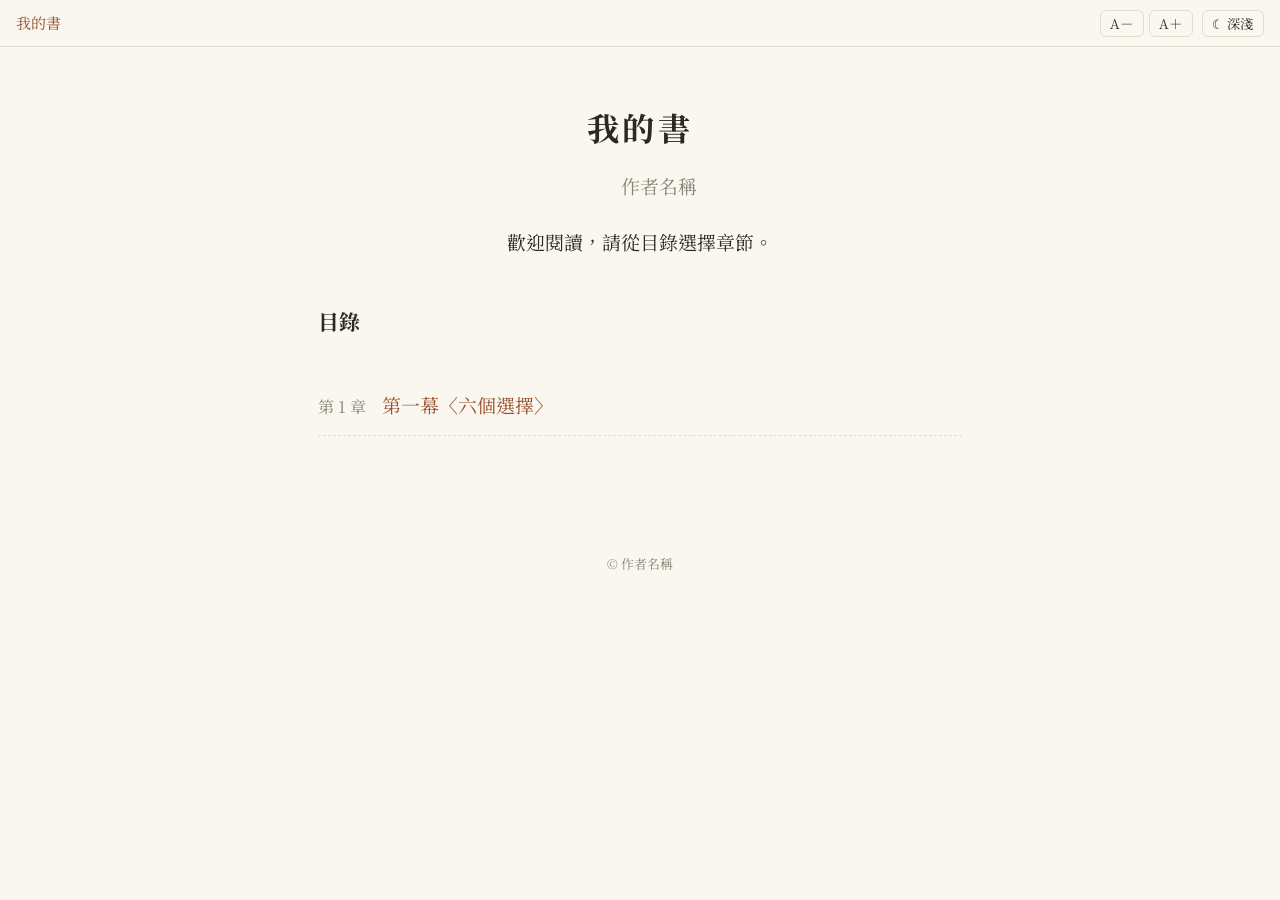
==== docs/index.html @ fdca934b "Initial book site" ====
<!doctype html><html lang="zh-Hant"><head><meta charset="utf-8">
<meta name="viewport" content="width=device-width,initial-scale=1"><title>我的書</title>
<link rel="preconnect" href="https://fonts.googleapis.com"><link href="https://fonts.googleapis.com/css2?family=Noto+Serif+TC:wght@400;700&display=swap" rel="stylesheet">
<link rel="stylesheet" href="style.css"><script>
const d=document.documentElement,s=localStorage;
if(s.theme)d.dataset.theme=s.theme;if(s.fs)d.style.setProperty('--fs',s.fs+'px');
function tg(){d.dataset.theme=d.dataset.theme=='dark'?'':'dark';s.theme=d.dataset.theme}
function fz(k){let v=parseInt(s.fs||19)+k;v=Math.max(14,Math.min(28,v));s.fs=v;d.style.setProperty('--fs',v+'px')}
</script></head><body>
<div class="bar"><a href="index.html">我的書</a><div>
<button onclick="fz(-1)" title="縮小字體">A－</button><button onclick="fz(1)" title="放大字體">A＋</button>
<button onclick="tg()" title="切換深色／淺色">☾ 深淺</button></div></div>
<main><h1>我的書</h1><p class='sub'>作者名稱</p><p class='q' style='text-align:center'>歡迎閱讀，請從目錄選擇章節。</p><h2 style='font-size:1.1em;margin-top:2.5rem'>目錄</h2><ul class='toc'><li><span class="n">第 1 章</span><a href="chapter-01.html">第一幕〈六個選擇〉</a></li></ul></main><footer>© 作者名稱</footer></body></html>
---- docs/style.css ----
:root{--bg:#faf7f0;--fg:#2b2925;--muted:#8a8375;--accent:#9a4f2d;--line:#e4ddcf;--fs:19px}
[data-theme=dark]{--bg:#1c1b19;--fg:#e2ddd2;--muted:#9a9384;--accent:#d99a72;--line:#3a3833}
*{box-sizing:border-box}
body{margin:0;background:var(--bg);color:var(--fg);font-family:"Noto Serif TC","Source Han Serif TC","PMingLiU",serif;font-size:var(--fs);line-height:2;transition:background .3s,color .3s}
a{color:var(--accent);text-decoration:none}a:hover{text-decoration:underline}
.bar{position:sticky;top:0;display:flex;justify-content:space-between;align-items:center;padding:.5rem 1rem;background:var(--bg);border-bottom:1px solid var(--line);font-size:15px;z-index:9}
.bar button{background:none;border:1px solid var(--line);color:var(--fg);border-radius:6px;padding:.2rem .6rem;margin-left:.3rem;cursor:pointer;font-family:inherit}
main{max-width:36em;margin:0 auto;padding:2.5rem 1.25rem 4rem}
h1{font-size:1.7em;text-align:center;letter-spacing:.1em;margin:1rem 0 2.5rem;line-height:1.5}
.sub{text-align:center;color:var(--muted);margin-top:-1.5rem}
p{margin:0 0 .9em;text-indent:2em;text-align:justify}
p.q{text-indent:0}
.break{text-align:center;color:var(--muted);letter-spacing:1em;margin:2.5em 0;text-indent:0}
.toc{list-style:none;padding:0;margin-top:2rem}.toc li{border-bottom:1px dashed var(--line);padding:.7rem 0}
.toc .n{color:var(--muted);margin-right:1em;font-size:.85em}
nav.pn{display:flex;justify-content:space-between;gap:1rem;margin-top:3rem;padding-top:1.5rem;border-top:1px solid var(--line);font-size:.85em}
nav.pn span{flex:1}nav.pn .c{text-align:center}nav.pn .r{text-align:right}
footer{text-align:center;color:var(--muted);font-size:13px;padding:2rem}
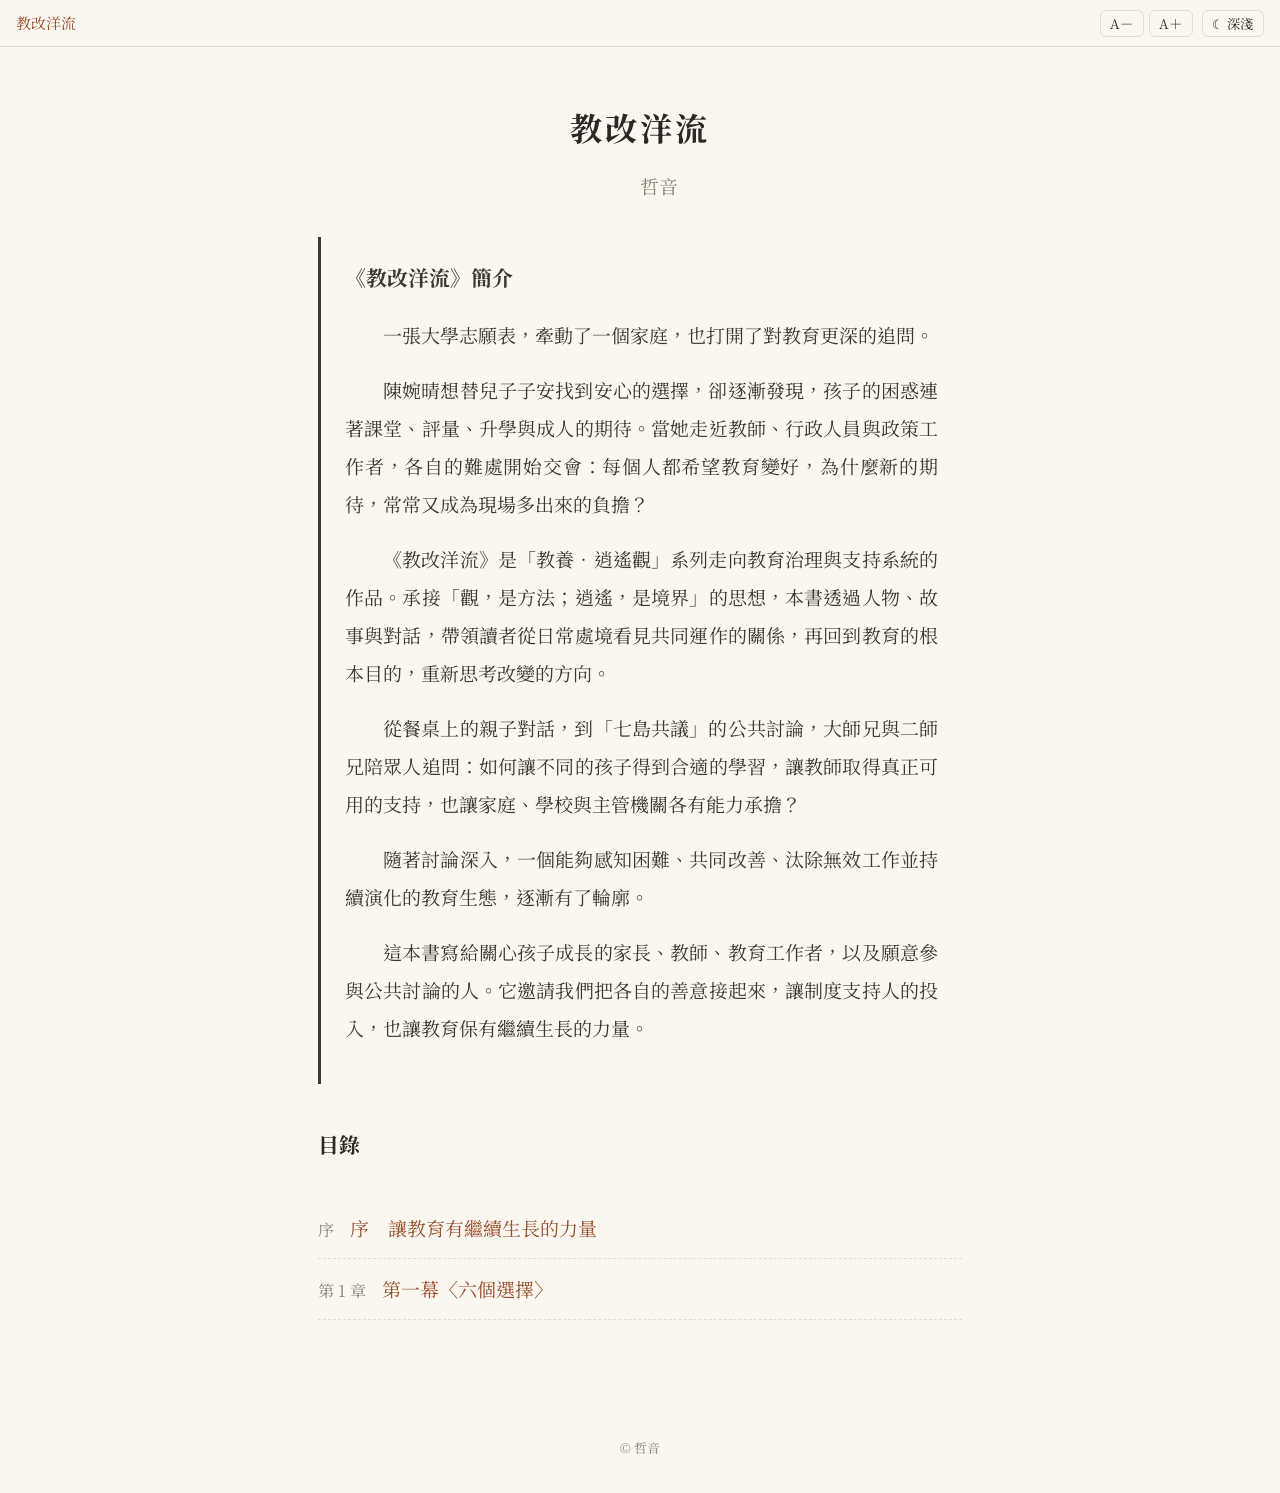
==== commit 9b24ee9e: "書名教改洋流、作者哲音；新增序與簡介" ====
--- a/docs/index.html
+++ b/docs/index.html
@@ -1,5 +1,5 @@
 <!doctype html><html lang="zh-Hant"><head><meta charset="utf-8">
-<meta name="viewport" content="width=device-width,initial-scale=1"><title>我的書</title>
+<meta name="viewport" content="width=device-width,initial-scale=1"><title>教改洋流</title>
 <link rel="preconnect" href="https://fonts.googleapis.com"><link href="https://fonts.googleapis.com/css2?family=Noto+Serif+TC:wght@400;700&display=swap" rel="stylesheet">
 <link rel="stylesheet" href="style.css"><script>
 const d=document.documentElement,s=localStorage;
@@ -7,7 +7,7 @@
 function tg(){d.dataset.theme=d.dataset.theme=='dark'?'':'dark';s.theme=d.dataset.theme}
 function fz(k){let v=parseInt(s.fs||19)+k;v=Math.max(14,Math.min(28,v));s.fs=v;d.style.setProperty('--fs',v+'px')}
 </script></head><body>
-<div class="bar"><a href="index.html">我的書</a><div>
+<div class="bar"><a href="index.html">教改洋流</a><div>
 <button onclick="fz(-1)" title="縮小字體">A－</button><button onclick="fz(1)" title="放大字體">A＋</button>
 <button onclick="tg()" title="切換深色／淺色">☾ 深淺</button></div></div>
-<main><h1>我的書</h1><p class='sub'>作者名稱</p><p class='q' style='text-align:center'>歡迎閱讀，請從目錄選擇章節。</p><h2 style='font-size:1.1em;margin-top:2.5rem'>目錄</h2><ul class='toc'><li><span class="n">第 1 章</span><a href="chapter-01.html">第一幕〈六個選擇〉</a></li></ul></main><footer>© 作者名稱</footer></body></html>+<main><h1>教改洋流</h1><p class='sub'>哲音</p><section class='intro'><h2>《教改洋流》簡介</h2><p>一張大學志願表，牽動了一個家庭，也打開了對教育更深的追問。</p><p>陳婉晴想替兒子子安找到安心的選擇，卻逐漸發現，孩子的困惑連著課堂、評量、升學與成人的期待。當她走近教師、行政人員與政策工作者，各自的難處開始交會：每個人都希望教育變好，為什麼新的期待，常常又成為現場多出來的負擔？</p><p>《教改洋流》是「教養．逍遙觀」系列走向教育治理與支持系統的作品。承接「觀，是方法；逍遙，是境界」的思想，本書透過人物、故事與對話，帶領讀者從日常處境看見共同運作的關係，再回到教育的根本目的，重新思考改變的方向。</p><p>從餐桌上的親子對話，到「七島共議」的公共討論，大師兄與二師兄陪眾人追問：如何讓不同的孩子得到合適的學習，讓教師取得真正可用的支持，也讓家庭、學校與主管機關各有能力承擔？</p><p>隨著討論深入，一個能夠感知困難、共同改善、汰除無效工作並持續演化的教育生態，逐漸有了輪廓。</p><p>這本書寫給關心孩子成長的家長、教師、教育工作者，以及願意參與公共討論的人。它邀請我們把各自的善意接起來，讓制度支持人的投入，也讓教育保有繼續生長的力量。</p></section><h2 style='font-size:1.1em;margin-top:2.5rem'>目錄</h2><ul class='toc'><li><span class="n">序</span><a href="preface.html">序　讓教育有繼續生長的力量</a></li><li><span class="n">第 1 章</span><a href="chapter-01.html">第一幕〈六個選擇〉</a></li></ul></main><footer>© 哲音</footer></body></html>
--- a/docs/style.css
+++ b/docs/style.css
@@ -16,3 +16,5 @@
 nav.pn{display:flex;justify-content:space-between;gap:1rem;margin-top:3rem;padding-top:1.5rem;border-top:1px solid var(--line);font-size:.85em}
 nav.pn span{flex:1}nav.pn .c{text-align:center}nav.pn .r{text-align:right}
 footer{text-align:center;color:var(--muted);font-size:13px;padding:2rem}
+.intro{margin:2rem 0;padding:1.2rem 1.5rem;border-left:3px solid currentColor;opacity:.92}
+.intro h2{font-size:1.1em;margin-top:0}
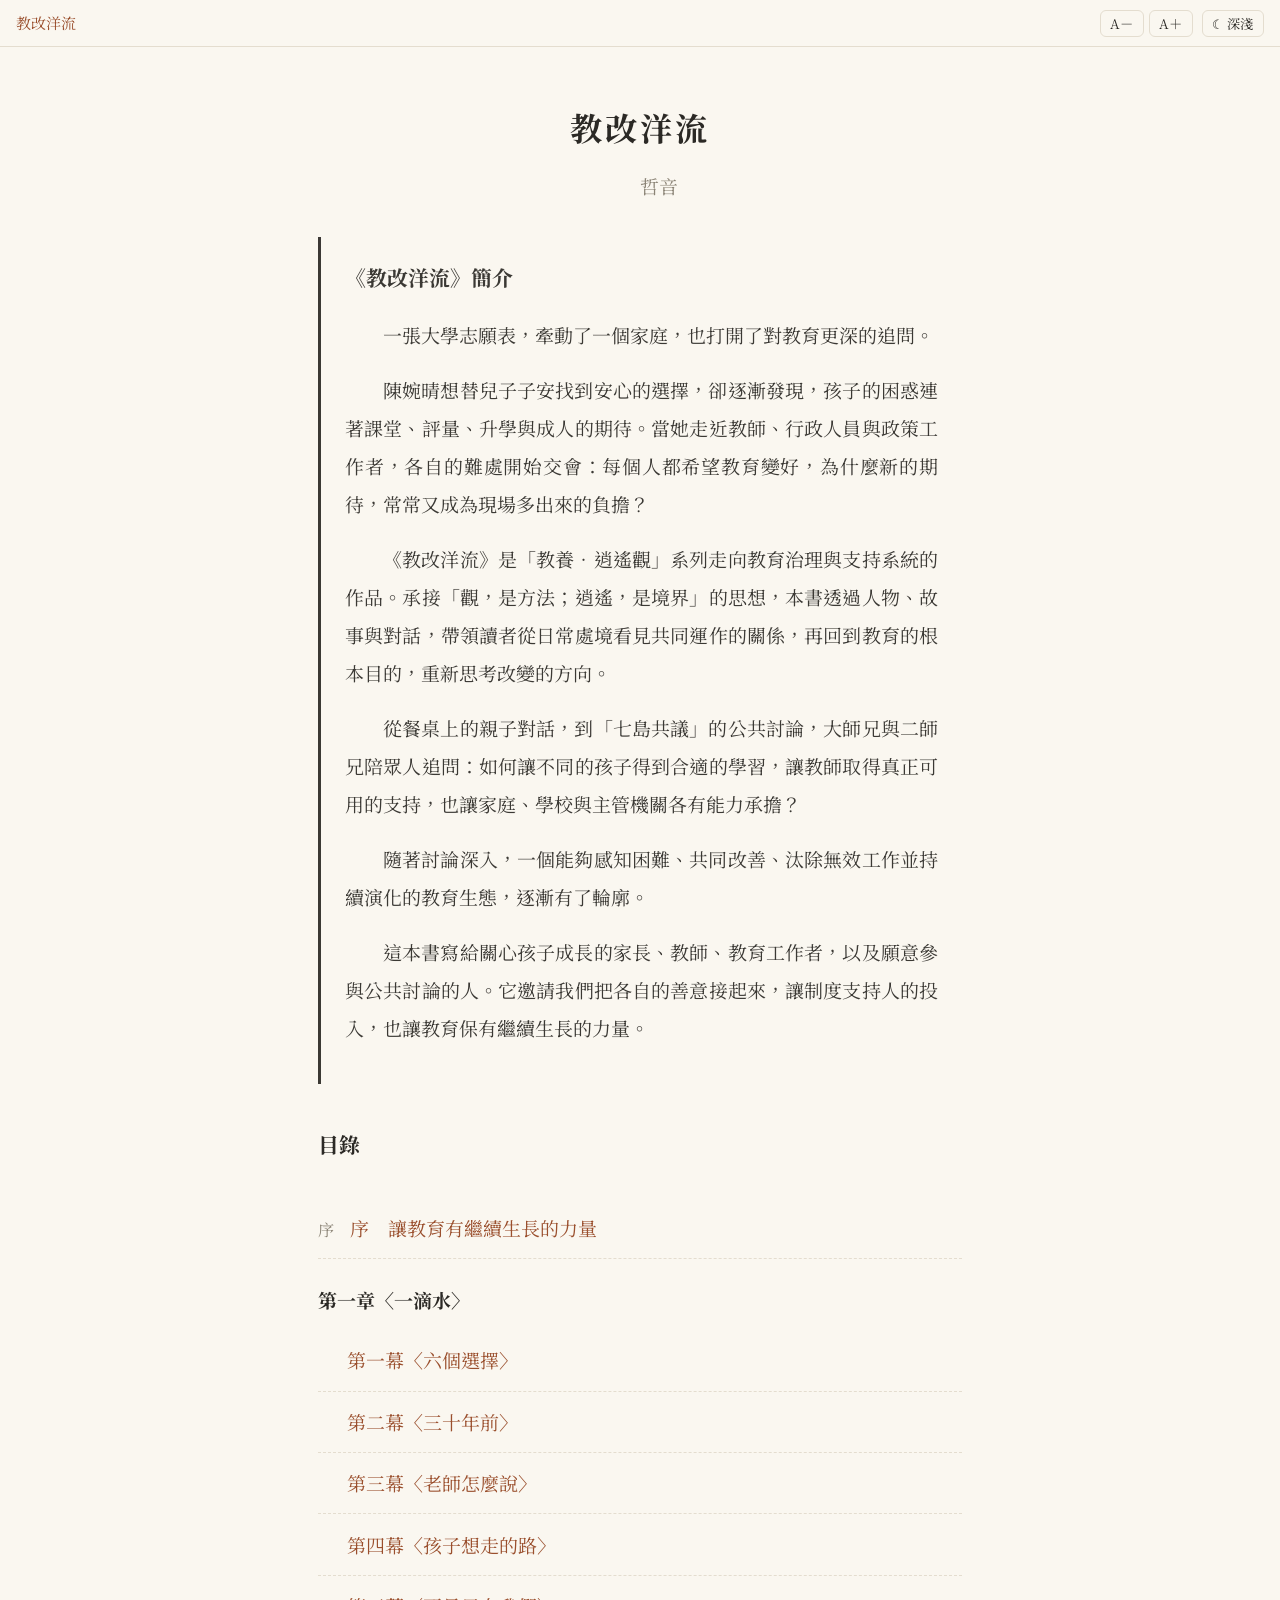
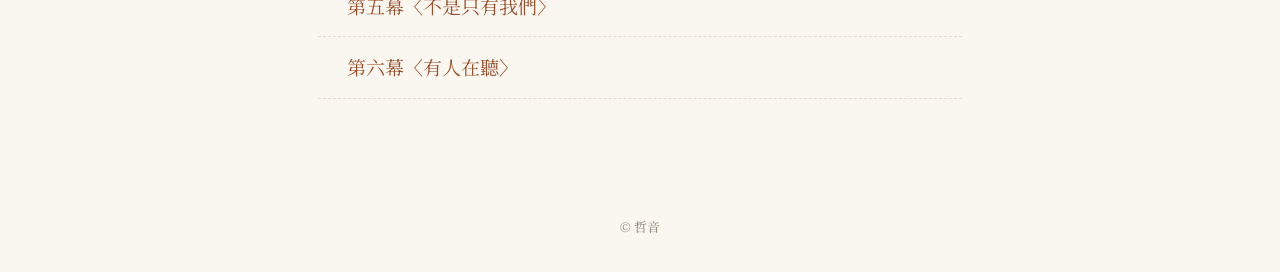
==== commit 9807f24f: "第一章〈一滴水〉全文：六幕分頁" ====
--- a/docs/index.html
+++ b/docs/index.html
@@ -10,4 +10,4 @@
 <div class="bar"><a href="index.html">教改洋流</a><div>
 <button onclick="fz(-1)" title="縮小字體">A－</button><button onclick="fz(1)" title="放大字體">A＋</button>
 <button onclick="tg()" title="切換深色／淺色">☾ 深淺</button></div></div>
-<main><h1>教改洋流</h1><p class='sub'>哲音</p><section class='intro'><h2>《教改洋流》簡介</h2><p>一張大學志願表，牽動了一個家庭，也打開了對教育更深的追問。</p><p>陳婉晴想替兒子子安找到安心的選擇，卻逐漸發現，孩子的困惑連著課堂、評量、升學與成人的期待。當她走近教師、行政人員與政策工作者，各自的難處開始交會：每個人都希望教育變好，為什麼新的期待，常常又成為現場多出來的負擔？</p><p>《教改洋流》是「教養．逍遙觀」系列走向教育治理與支持系統的作品。承接「觀，是方法；逍遙，是境界」的思想，本書透過人物、故事與對話，帶領讀者從日常處境看見共同運作的關係，再回到教育的根本目的，重新思考改變的方向。</p><p>從餐桌上的親子對話，到「七島共議」的公共討論，大師兄與二師兄陪眾人追問：如何讓不同的孩子得到合適的學習，讓教師取得真正可用的支持，也讓家庭、學校與主管機關各有能力承擔？</p><p>隨著討論深入，一個能夠感知困難、共同改善、汰除無效工作並持續演化的教育生態，逐漸有了輪廓。</p><p>這本書寫給關心孩子成長的家長、教師、教育工作者，以及願意參與公共討論的人。它邀請我們把各自的善意接起來，讓制度支持人的投入，也讓教育保有繼續生長的力量。</p></section><h2 style='font-size:1.1em;margin-top:2.5rem'>目錄</h2><ul class='toc'><li><span class="n">序</span><a href="preface.html">序　讓教育有繼續生長的力量</a></li><li><span class="n">第 1 章</span><a href="chapter-01.html">第一幕〈六個選擇〉</a></li></ul></main><footer>© 哲音</footer></body></html>+<main><h1>教改洋流</h1><p class='sub'>哲音</p><section class='intro'><h2>《教改洋流》簡介</h2><p>一張大學志願表，牽動了一個家庭，也打開了對教育更深的追問。</p><p>陳婉晴想替兒子子安找到安心的選擇，卻逐漸發現，孩子的困惑連著課堂、評量、升學與成人的期待。當她走近教師、行政人員與政策工作者，各自的難處開始交會：每個人都希望教育變好，為什麼新的期待，常常又成為現場多出來的負擔？</p><p>《教改洋流》是「教養．逍遙觀」系列走向教育治理與支持系統的作品。承接「觀，是方法；逍遙，是境界」的思想，本書透過人物、故事與對話，帶領讀者從日常處境看見共同運作的關係，再回到教育的根本目的，重新思考改變的方向。</p><p>從餐桌上的親子對話，到「七島共議」的公共討論，大師兄與二師兄陪眾人追問：如何讓不同的孩子得到合適的學習，讓教師取得真正可用的支持，也讓家庭、學校與主管機關各有能力承擔？</p><p>隨著討論深入，一個能夠感知困難、共同改善、汰除無效工作並持續演化的教育生態，逐漸有了輪廓。</p><p>這本書寫給關心孩子成長的家長、教師、教育工作者，以及願意參與公共討論的人。它邀請我們把各自的善意接起來，讓制度支持人的投入，也讓教育保有繼續生長的力量。</p></section><h2 style='font-size:1.1em;margin-top:2.5rem'>目錄</h2><ul class='toc'><li><span class="n">序</span><a href="preface.html">序　讓教育有繼續生長的力量</a></li><li class="ch">第一章〈一滴水〉</li><li class=sub2><a href="chapter-01.html">第一幕〈六個選擇〉</a></li><li class=sub2><a href="chapter-02.html">第二幕〈三十年前〉</a></li><li class=sub2><a href="chapter-03.html">第三幕〈老師怎麼說〉</a></li><li class=sub2><a href="chapter-04.html">第四幕〈孩子想走的路〉</a></li><li class=sub2><a href="chapter-05.html">第五幕〈不是只有我們〉</a></li><li class=sub2><a href="chapter-06.html">第六幕〈有人在聽〉</a></li></ul></main><footer>© 哲音</footer></body></html>
--- a/docs/style.css
+++ b/docs/style.css
@@ -18,3 +18,7 @@
 footer{text-align:center;color:var(--muted);font-size:13px;padding:2rem}
 .intro{margin:2rem 0;padding:1.2rem 1.5rem;border-left:3px solid currentColor;opacity:.92}
 .intro h2{font-size:1.1em;margin-top:0}
+.video{margin:1.5rem 0 2rem}.vw{position:relative;aspect-ratio:16/9;background:#000;border-radius:6px;overflow:hidden}
+.vw iframe,.vw video{position:absolute;inset:0;width:100%;height:100%;border:0}
+.video figcaption{text-align:center;font-size:.85em;opacity:.7;margin-top:.4rem}
+.toc li.ch{font-weight:700;border-bottom:none;padding-top:1.4rem}.toc li.sub2{padding-left:1.5em}
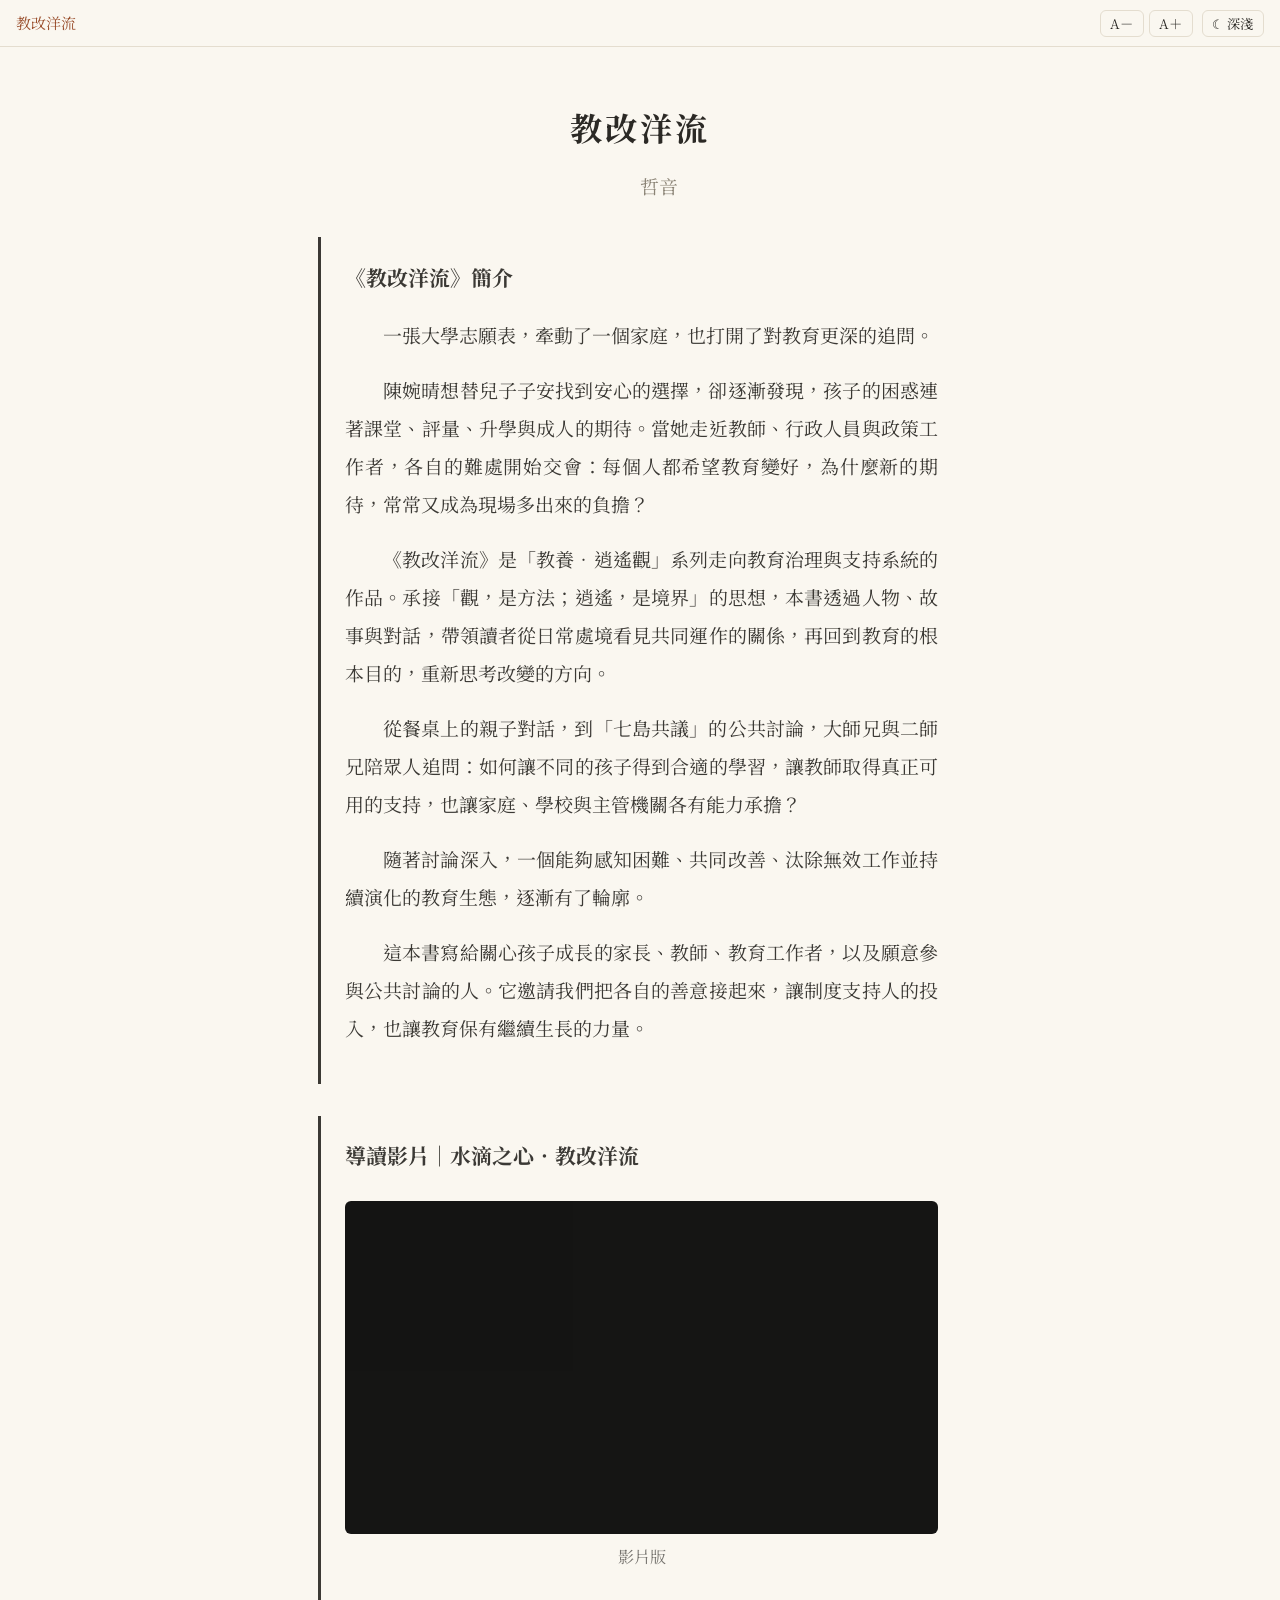
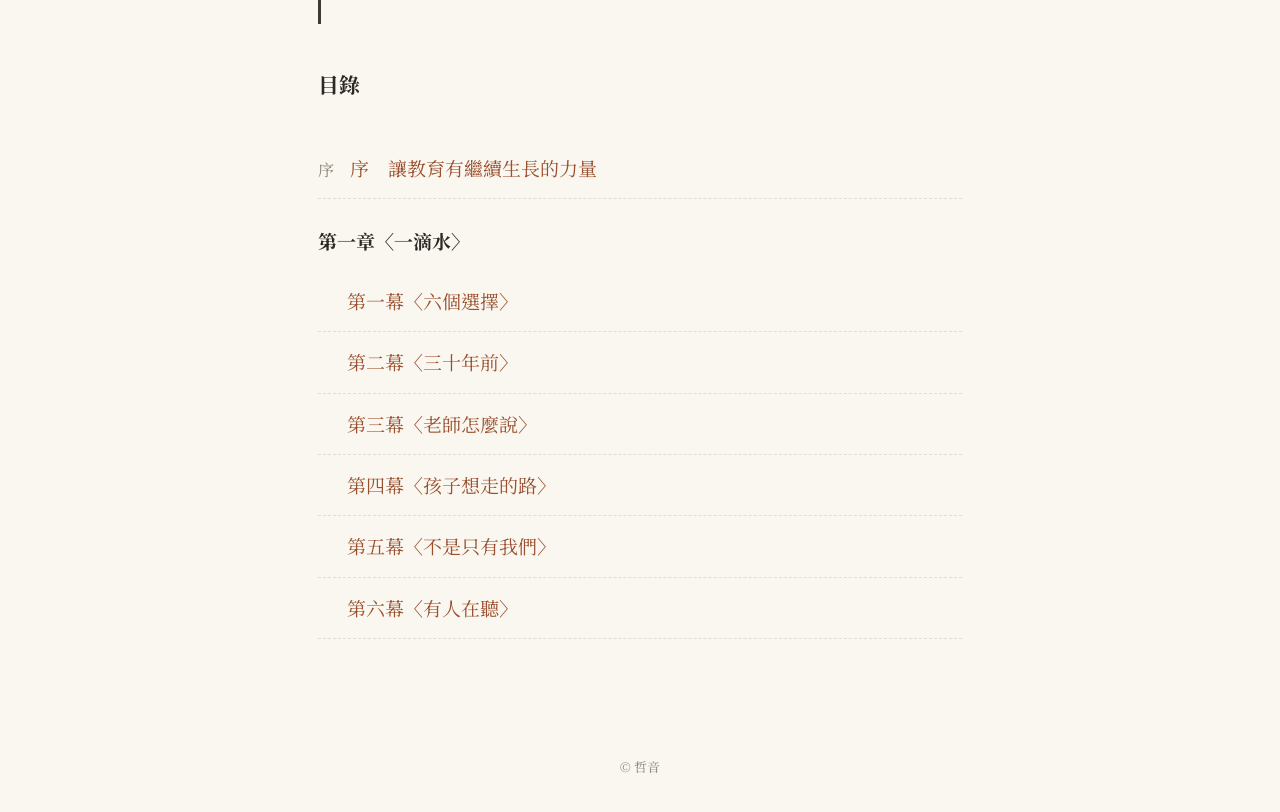
==== commit 77482f92: "首頁加入導讀影片" ====
--- a/docs/index.html
+++ b/docs/index.html
@@ -10,4 +10,4 @@
 <div class="bar"><a href="index.html">教改洋流</a><div>
 <button onclick="fz(-1)" title="縮小字體">A－</button><button onclick="fz(1)" title="放大字體">A＋</button>
 <button onclick="tg()" title="切換深色／淺色">☾ 深淺</button></div></div>
-<main><h1>教改洋流</h1><p class='sub'>哲音</p><section class='intro'><h2>《教改洋流》簡介</h2><p>一張大學志願表，牽動了一個家庭，也打開了對教育更深的追問。</p><p>陳婉晴想替兒子子安找到安心的選擇，卻逐漸發現，孩子的困惑連著課堂、評量、升學與成人的期待。當她走近教師、行政人員與政策工作者，各自的難處開始交會：每個人都希望教育變好，為什麼新的期待，常常又成為現場多出來的負擔？</p><p>《教改洋流》是「教養．逍遙觀」系列走向教育治理與支持系統的作品。承接「觀，是方法；逍遙，是境界」的思想，本書透過人物、故事與對話，帶領讀者從日常處境看見共同運作的關係，再回到教育的根本目的，重新思考改變的方向。</p><p>從餐桌上的親子對話，到「七島共議」的公共討論，大師兄與二師兄陪眾人追問：如何讓不同的孩子得到合適的學習，讓教師取得真正可用的支持，也讓家庭、學校與主管機關各有能力承擔？</p><p>隨著討論深入，一個能夠感知困難、共同改善、汰除無效工作並持續演化的教育生態，逐漸有了輪廓。</p><p>這本書寫給關心孩子成長的家長、教師、教育工作者，以及願意參與公共討論的人。它邀請我們把各自的善意接起來，讓制度支持人的投入，也讓教育保有繼續生長的力量。</p></section><h2 style='font-size:1.1em;margin-top:2.5rem'>目錄</h2><ul class='toc'><li><span class="n">序</span><a href="preface.html">序　讓教育有繼續生長的力量</a></li><li class="ch">第一章〈一滴水〉</li><li class=sub2><a href="chapter-01.html">第一幕〈六個選擇〉</a></li><li class=sub2><a href="chapter-02.html">第二幕〈三十年前〉</a></li><li class=sub2><a href="chapter-03.html">第三幕〈老師怎麼說〉</a></li><li class=sub2><a href="chapter-04.html">第四幕〈孩子想走的路〉</a></li><li class=sub2><a href="chapter-05.html">第五幕〈不是只有我們〉</a></li><li class=sub2><a href="chapter-06.html">第六幕〈有人在聽〉</a></li></ul></main><footer>© 哲音</footer></body></html>+<main><h1>教改洋流</h1><p class='sub'>哲音</p><section class='intro'><h2>《教改洋流》簡介</h2><p>一張大學志願表，牽動了一個家庭，也打開了對教育更深的追問。</p><p>陳婉晴想替兒子子安找到安心的選擇，卻逐漸發現，孩子的困惑連著課堂、評量、升學與成人的期待。當她走近教師、行政人員與政策工作者，各自的難處開始交會：每個人都希望教育變好，為什麼新的期待，常常又成為現場多出來的負擔？</p><p>《教改洋流》是「教養．逍遙觀」系列走向教育治理與支持系統的作品。承接「觀，是方法；逍遙，是境界」的思想，本書透過人物、故事與對話，帶領讀者從日常處境看見共同運作的關係，再回到教育的根本目的，重新思考改變的方向。</p><p>從餐桌上的親子對話，到「七島共議」的公共討論，大師兄與二師兄陪眾人追問：如何讓不同的孩子得到合適的學習，讓教師取得真正可用的支持，也讓家庭、學校與主管機關各有能力承擔？</p><p>隨著討論深入，一個能夠感知困難、共同改善、汰除無效工作並持續演化的教育生態，逐漸有了輪廓。</p><p>這本書寫給關心孩子成長的家長、教師、教育工作者，以及願意參與公共討論的人。它邀請我們把各自的善意接起來，讓制度支持人的投入，也讓教育保有繼續生長的力量。</p></section><section class='intro'><h2>導讀影片｜水滴之心．教改洋流</h2><figure class="video"><div class="vw"><iframe src="https://www.youtube-nocookie.com/embed/uRhy4a-gQuU" title="影片" allowfullscreen loading="lazy" allow="accelerometer; encrypted-media; gyroscope; picture-in-picture"></iframe></div><figcaption>影片版</figcaption></figure></section><h2 style='font-size:1.1em;margin-top:2.5rem'>目錄</h2><ul class='toc'><li><span class="n">序</span><a href="preface.html">序　讓教育有繼續生長的力量</a></li><li class="ch">第一章〈一滴水〉</li><li class=sub2><a href="chapter-01.html">第一幕〈六個選擇〉</a></li><li class=sub2><a href="chapter-02.html">第二幕〈三十年前〉</a></li><li class=sub2><a href="chapter-03.html">第三幕〈老師怎麼說〉</a></li><li class=sub2><a href="chapter-04.html">第四幕〈孩子想走的路〉</a></li><li class=sub2><a href="chapter-05.html">第五幕〈不是只有我們〉</a></li><li class=sub2><a href="chapter-06.html">第六幕〈有人在聽〉</a></li></ul></main><footer>© 哲音</footer></body></html>
